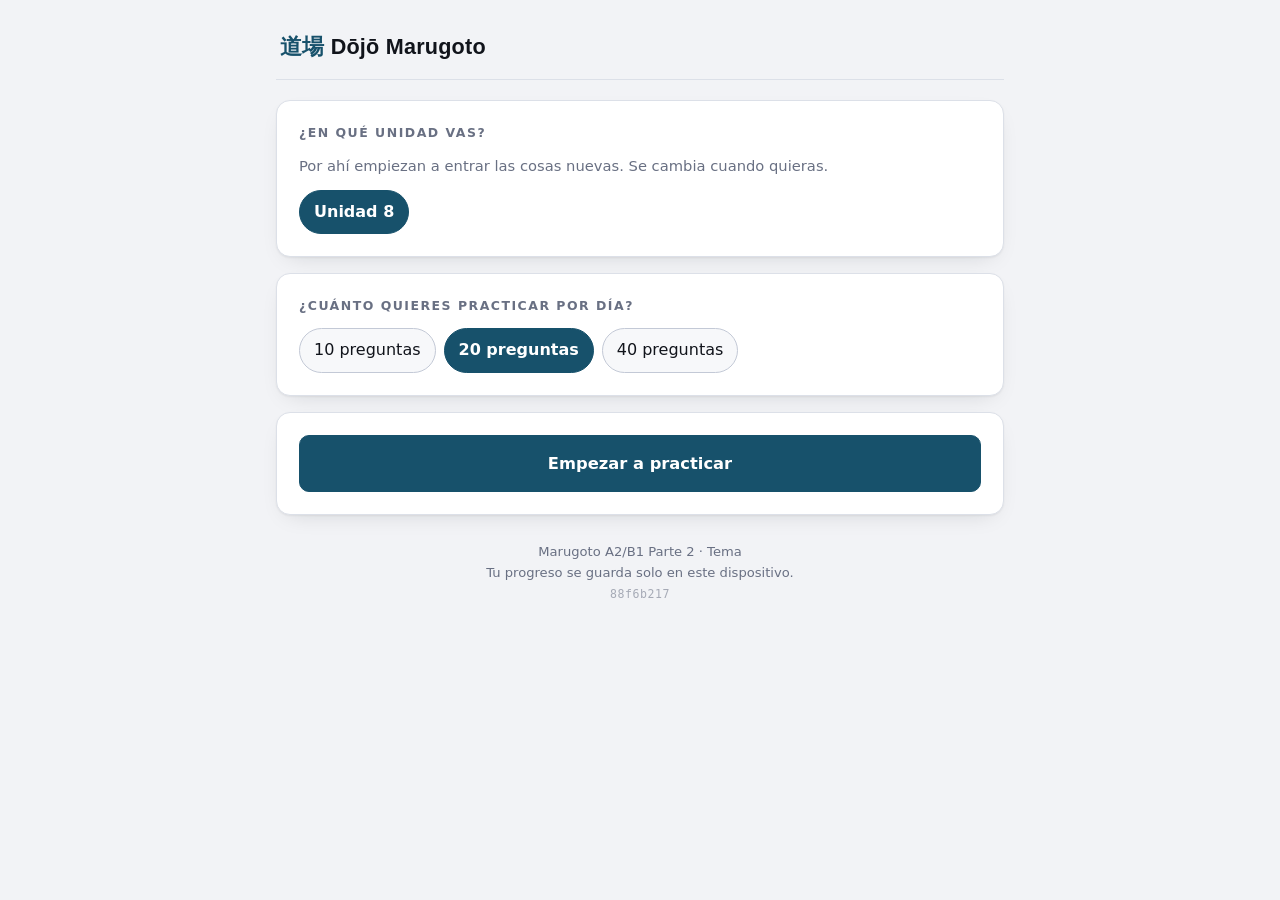
==== docs/index.html @ de4a390c "Fuera el modo "frase completa desde espanol", y el libro real ya se puede leer Dos cosas, y la segun" ====
<!DOCTYPE html>
<html lang="es">
<head>
<meta charset="utf-8">
<meta name="viewport" content="width=device-width, initial-scale=1, viewport-fit=cover">
<meta name="theme-color" content="#17516B">
<meta name="apple-mobile-web-app-capable" content="yes">
<meta name="mobile-web-app-capable" content="yes">
<meta name="dojo-build" content="88f6b217">
<title>Dōjō Marugoto</title>
<link rel="manifest" href="./manifest.webmanifest">
<link rel="apple-touch-icon" href="./icons/icono-192.png">
<link rel="stylesheet" href="./app.css">
</head>
<body>

<div class="wrap">
  <header class="top">
    <div class="brand"><span class="kicker">道場</span> Dōjō Marugoto</div>
    <div class="spacer"></div>
    <div class="temaLabel" id="temaLabel"></div>
  </header>

  <!-- ══════════ PRIMER USO ══════════ -->
  <section id="scPrimero" class="hide">
    <div class="card">
      <h2 class="sec">¿En qué unidad vas?</h2>
      <p class="sub" style="margin-bottom:12px">Por ahí empiezan a entrar las cosas nuevas. Se cambia cuando quieras.</p>
      <div class="chipsrow" id="p1Unidad"></div>
    </div>
    <div class="card">
      <h2 class="sec">¿Cuánto quieres practicar por día?</h2>
      <div class="chipsrow" id="p1Largo"></div>
    </div>
    <div class="card">
      <button class="primary big" id="btnPrimero">Empezar a practicar</button>
    </div>
  </section>

  <!-- ══════════ INICIO ══════════ -->
  <section id="scHome" class="hide">
    <div class="card">
      <button class="primary big" id="btnStart">Practicar hoy</button>
      <p class="sub" id="hoyLinea" style="text-align:center; margin-top:10px"></p>
      <p class="sub hide" id="hoyAviso" style="margin-top:10px"></p>
      <div class="acts wrap" style="margin-top:14px">
        <button class="ghost" id="btnMenu">Elegir qué practicar</button>
        <button class="ghost" id="btnMateria">Ver la materia</button>
        <button class="primary hide" id="btnCargar">Cargar contenido</button>
      </div>
      <input type="file" id="fileContenido" accept=".json,application/json" class="hide">
    </div>

    <div class="card" id="histCard">
      <h2 class="sec">Lo que llevas</h2>
      <div id="histBody"></div>
      <div id="histUnidades"></div>
      <div class="acts wrap" style="margin-top:14px">
        <button class="ghost" id="btnExport">Exportar progreso</button>
        <button class="ghost" id="btnImport">Importar de archivo</button>
        <button class="ghost" id="btnPaste">Pegar progreso</button>
        <button class="ghost hide" id="btnUndo">Deshacer la importación</button>
        <button class="ghost" id="btnReset">Borrar mi progreso</button>
      </div>
      <input type="file" id="fileImport" accept=".json,application/json" class="hide">
    </div>

    <p class="foot" style="text-align:left">
      Puedes escribir en kana o en rōmaji: <b>tobanai</b> y <b>とばない</b> valen lo mismo.
      <kbd>Enter</kbd> comprueba y vuelve a avanzar.
    </p>
  </section>

  <!-- ══════════ MENÚ ══════════ -->
  <section id="scMenu" class="hide">
    <div class="card">
      <h2 class="sec">Qué quieres practicar</h2>
      <div class="opts" id="modeList"></div>
    </div>

    <div class="card">
      <h2 class="sec">De qué unidades</h2>
      <div class="chipsrow" id="unidadRow"></div>
    </div>

    <div class="grid2">
      <div class="card">
        <h2 class="sec">De qué clase</h2>
        <div class="chipsrow" id="claseRow"></div>
      </div>
      <div class="card">
        <h2 class="sec">Cuántas preguntas</h2>
        <div class="chipsrow" id="largoRow"></div>
      </div>
    </div>

    <div class="grid2">
      <div class="card">
        <h2 class="sec">Nuevos por sesión</h2>
        <div class="chipsrow" id="nuevosRow"></div>
      </div>
      <div class="card">
        <h2 class="sec">Unidad en curso</h2>
        <div class="chipsrow" id="cursoRow"></div>
      </div>
    </div>

    <div class="card">
      <h2 class="sec">Material nuevo</h2>
      <p class="sub" style="margin-bottom:12px">Si te lo muestro antes de preguntarlo, lo vas a reconocer en vez de recordarlo. Lo tienes siempre en «Ver la materia».</p>
      <div class="chipsrow" id="presRow"></div>
    </div>

    <div class="card">
      <button class="primary big" id="btnStartManual">Practicar con esta selección</button>
      <div class="acts" style="margin-top:12px">
        <button class="ghost" id="btnVolver">Volver al inicio</button>
      </div>
    </div>
  </section>

  <!-- ══════════ MATERIA ══════════ -->
  <section id="scMateria" class="hide">
    <div class="card">
      <h2 class="sec">La materia de cada unidad</h2>
      <div class="chipsrow" id="matUnidades"></div>
    </div>
    <div id="matCuerpo"></div>
    <div class="card">
      <div class="acts">
        <button class="ghost" id="btnMatVolver">Volver al inicio</button>
      </div>
    </div>
  </section>

  <!-- ══════════ PRÁCTICA ══════════ -->
  <section id="scPlay" class="hide">
    <div class="rail"><i id="rail"></i></div>
    <div class="meta"><span id="mCount"></span><span id="mScore"></span></div>

    <div class="card">
      <span class="tag" id="qTag"></span>
      <span class="tag gold hide" id="qTag2"></span>
      <div id="qBody"></div>
      <div class="fb" id="fb"></div>
      <div class="acts" id="qActs"></div>
    </div>

    <div class="acts" style="margin-top:16px">
      <button class="ghost" id="btnQuit">Terminar sesión</button>
    </div>
  </section>

  <!-- ══════════ RESUMEN ══════════ -->
  <section id="scEnd" class="hide">
    <div class="card">
      <h2 class="sec">Sesión terminada</h2>
      <div class="score" id="endScore"></div>
      <p class="sub" id="endLine"></p>
      <p class="sub" id="endPend" style="margin-top:10px"></p>
      <div class="acts" style="margin-top:18px">
        <button class="primary hide" id="btnMas">Seguir 10 más</button>
        <button class="ghost" id="btnHome">Volver al inicio</button>
      </div>
    </div>
    <div class="card" id="endMissCard">
      <h2 class="sec">Para repasar</h2>
      <div class="tblwrap"><table class="rev" id="endMiss"></table></div>
    </div>
  </section>

  <p class="foot">
    Marugoto A2/B1 Parte 2 · Tema <span id="footTema"></span><br>
    Tu progreso se guarda solo en este dispositivo.<br>
    <span class="sello">88f6b217</span>
  </p>
</div>

<div class="dlg hide" id="dlg"></div>

<script src="./contenido.js"></script>
<script src="./app.js"></script>
</body>
</html>
---- docs/app.css ----
:root{
  --ground:#F2F3F6; --surface:#FFFFFF; --surface-2:#F7F8FA;
  --line:#DCE0E8; --line-strong:#C3C9D6;
  --ink:#11141B; --ink-2:#39404F; --muted:#697083;
  --ai:#17516B; --ai-lit:#2A82AC; --ai-wash:#E4EEF4;
  --ok:#2F6B4F; --ok-wash:#E1EFE7;
  --no:#9C3A2B; --no-wash:#F7E6E2;
  --gold:#8A6516; --gold-wash:#F6EEDA;
  --r:14px; --shadow:0 1px 2px rgba(17,20,27,.05), 0 8px 24px -12px rgba(17,20,27,.18);
  /* Fuentes del sistema: Android trae Noto Sans CJK y iOS trae Hiragino, que
     son mejores para leer japonés en pantalla que cualquier subconjunto que
     quepa en el archivo único. Se pierde el Mincho de los títulos (plano 6.6). */
  --jp:"Hiragino Sans", "Noto Sans CJK JP", "Noto Sans JP", "Yu Gothic", Meiryo, sans-serif;
  --ui:system-ui, -apple-system, "Segoe UI", Roboto, sans-serif;
}
@media (prefers-color-scheme: dark){
  :root:not([data-theme="light"]){
    --ground:#0C0F14; --surface:#151A21; --surface-2:#1B212A;
    --line:#272E3A; --line-strong:#3A4351;
    --ink:#E9ECF2; --ink-2:#C2C8D4; --muted:#8E97A8;
    --ai:#63B3D4; --ai-lit:#8ACBE6; --ai-wash:#12303E;
    --ok:#74C295; --ok-wash:#16301F;
    --no:#E4796A; --no-wash:#3A1D18;
    --gold:#DCB761; --gold-wash:#2F2716;
    --shadow:0 1px 2px rgba(0,0,0,.4), 0 10px 28px -14px rgba(0,0,0,.7);
  }
}
:root[data-theme="dark"]{
  --ground:#0C0F14; --surface:#151A21; --surface-2:#1B212A;
  --line:#272E3A; --line-strong:#3A4351;
  --ink:#E9ECF2; --ink-2:#C2C8D4; --muted:#8E97A8;
  --ai:#63B3D4; --ai-lit:#8ACBE6; --ai-wash:#12303E;
  --ok:#74C295; --ok-wash:#16301F;
  --no:#E4796A; --no-wash:#3A1D18;
  --gold:#DCB761; --gold-wash:#2F2716;
  --shadow:0 1px 2px rgba(0,0,0,.4), 0 10px 28px -14px rgba(0,0,0,.7);
}

*{box-sizing:border-box}
body{
  margin:0; background:var(--ground); color:var(--ink);
  font-family:var(--ui); font-size:16px; line-height:1.55;
  -webkit-font-smoothing:antialiased;
  padding:0 0 env(safe-area-inset-bottom);
}
.wrap{max-width:760px; margin:0 auto; padding:16px 16px 40px}

/* ---- cabecera ---- */
header.top{
  display:flex; align-items:baseline; gap:12px; flex-wrap:wrap;
  padding:14px 4px 16px; border-bottom:1px solid var(--line); margin-bottom:20px;
}
.brand{font-family:var(--jp); font-weight:900; font-size:1.35rem; letter-spacing:.01em}
.brand .kicker{color:var(--ai); }
.temaLabel{color:var(--muted); font-size:.82rem; letter-spacing:.04em; text-transform:uppercase}
.spacer{flex:1}

/* ---- botones ---- */
button{font:inherit; cursor:pointer; border-radius:10px; border:1px solid var(--line-strong);
  background:var(--surface); color:var(--ink); padding:11px 16px; transition:.12s}
button:hover{border-color:var(--ai); color:var(--ai)}
button:focus-visible{outline:2px solid var(--ai-lit); outline-offset:2px}
button.primary{background:var(--ai); border-color:var(--ai); color:#fff; font-weight:700}
button.primary:hover{background:var(--ai-lit); border-color:var(--ai-lit); color:#fff}
button.ghost{background:transparent; border-color:var(--line)}
button.big{width:100%; padding:15px; font-size:1.02rem}
button[disabled]{opacity:.45; cursor:default}

/* ---- tarjetas ---- */
.card{background:var(--surface); border:1px solid var(--line); border-radius:var(--r);
  box-shadow:var(--shadow); padding:22px}
.card + .card{margin-top:16px}

/* ---- inicio ---- */
h2.sec{font-size:.78rem; letter-spacing:.12em; text-transform:uppercase; color:var(--muted);
  margin:0 0 12px; font-weight:700}
.opts{display:grid; gap:10px}
.opt{display:flex; gap:12px; align-items:flex-start; padding:12px 14px; border:1px solid var(--line);
  border-radius:10px; background:var(--surface-2); cursor:pointer; transition:.12s}
.opt:hover{border-color:var(--ai)}
.opt input{margin-top:4px; accent-color:var(--ai); width:18px; height:18px; flex:none}
.opt.on{border-color:var(--ai); background:var(--ai-wash)}
.opt b{display:block; font-weight:700}
.opt small{color:var(--muted); font-size:.86rem; line-height:1.4}
.chipsrow{display:flex; gap:8px; flex-wrap:wrap}
.chipbtn{padding:9px 14px; border-radius:999px; border:1px solid var(--line-strong); background:var(--surface-2)}
.chipbtn.on{background:var(--ai); border-color:var(--ai); color:#fff; font-weight:700}
.grid2{display:grid; grid-template-columns:1fr 1fr; gap:16px}
@media(max-width:560px){ .grid2{grid-template-columns:1fr} }

/* ---- práctica ---- */
.rail{height:5px; background:var(--line); border-radius:99px; overflow:hidden; margin-bottom:6px}
.rail i{display:block; height:100%; background:var(--ai); transition:width .25s}
.meta{display:flex; justify-content:space-between; color:var(--muted); font-size:.8rem;
  font-variant-numeric:tabular-nums; margin-bottom:16px}
.tag{display:inline-block; font-size:.72rem; letter-spacing:.09em; text-transform:uppercase;
  font-weight:700; padding:4px 9px; border-radius:6px; background:var(--ai-wash); color:var(--ai)}
.tag.gold{background:var(--gold-wash); color:var(--gold)}
.prompt{font-family:var(--jp); font-size:2.1rem; line-height:1.35; margin:16px 0 6px; text-wrap:balance}
.prompt.es{font-family:var(--ui); font-size:1.32rem; font-weight:500; line-height:1.4}
.sub{color:var(--muted); font-size:.92rem; margin:2px 0 0}
.ask{margin:18px 0 4px; font-size:.95rem; color:var(--ink-2)}
.ask b{color:var(--ai)}
input[type=text]{
  width:100%; font-family:var(--jp); font-size:1.5rem; padding:13px 14px;
  border:2px solid var(--line-strong); border-radius:10px; background:var(--surface-2); color:var(--ink);
}
input[type=text]:focus{outline:none; border-color:var(--ai); background:var(--surface)}
.gapline{font-family:var(--jp); font-size:1.34rem; line-height:2.1}
.gapline input{display:inline-block; width:auto; min-width:9ch; font-size:1.2rem; padding:5px 9px; vertical-align:middle}
.acts{display:flex; gap:10px; margin-top:14px}
.acts button{flex:1}
.acts button.thin{flex:0 0 auto}

/* ---- feedback ---- */
.fb{margin-top:16px; border-radius:10px; padding:14px 16px; border:1px solid transparent; display:none}
.fb.show{display:block}
.fb.ok{background:var(--ok-wash); border-color:var(--ok); color:var(--ok)}
.fb.casi{background:var(--gold-wash); border-color:var(--gold); color:var(--gold)}
.fb.no{background:var(--no-wash); border-color:var(--no); color:var(--no)}
.fb .head{font-weight:700; font-size:.86rem; letter-spacing:.06em; text-transform:uppercase}
.fb .model{font-family:var(--jp); font-size:1.5rem; color:var(--ink); margin-top:8px; line-height:1.4}
.fb .why{color:var(--ink-2); font-size:.92rem; margin-top:8px}
.fb .why b{color:var(--ink)}

/* ---- opciones múltiples ---- */
.mc{display:grid; gap:9px; margin-top:14px}
.mc button{text-align:left; padding:13px 15px; font-size:1.02rem}
.mc button.pick-ok{border-color:var(--ok); background:var(--ok-wash); color:var(--ok); font-weight:700}
.mc button.pick-no{border-color:var(--no); background:var(--no-wash); color:var(--no)}

/* ---- armar ---- */
.slot{min-height:62px; border:2px dashed var(--line-strong); border-radius:10px; padding:10px;
  display:flex; gap:8px; flex-wrap:wrap; align-content:flex-start; background:var(--surface-2)}
.pool{display:flex; gap:8px; flex-wrap:wrap; margin-top:14px}
.piece{font-family:var(--jp); font-size:1.16rem; padding:8px 13px; border-radius:9px;
  border:1px solid var(--line-strong); background:var(--surface)}
.piece:hover{border-color:var(--ai)}

/* ---- resumen ---- */
.score{font-size:3.2rem; font-weight:700; font-variant-numeric:tabular-nums; line-height:1}
.score small{font-size:1rem; color:var(--muted); font-weight:400}
table.rev{width:100%; border-collapse:collapse; margin-top:6px; font-size:.94rem}
table.rev th{text-align:left; font-size:.72rem; letter-spacing:.09em; text-transform:uppercase;
  color:var(--muted); border-bottom:1px solid var(--line); padding:8px 6px}
table.rev td{border-bottom:1px solid var(--line); padding:9px 6px; vertical-align:top}
table.rev td.jp{font-family:var(--jp); font-size:1.1rem}
.tblwrap{overflow-x:auto}
.hide{display:none}
.foot{color:var(--muted); font-size:.82rem; text-align:center; margin-top:26px; line-height:1.6}
kbd{font-family:ui-monospace,monospace; font-size:.8em; border:1px solid var(--line-strong);
  border-bottom-width:2px; border-radius:5px; padding:1px 6px; background:var(--surface-2)}
@media (prefers-reduced-motion: reduce){ *{transition:none!important} }

/* ---- sello de version del build ---- */
.foot .sello{font-family:ui-monospace,monospace; font-size:.72rem; opacity:.55; letter-spacing:.05em}

/* ---- acciones de progreso que envuelven en pantalla angosta ---- */
.acts.wrap{flex-wrap:wrap}
.acts.wrap button{flex:1 1 auto; min-width:45%}

/* ---- dialogos propios (reemplazan alert y confirm) ---- */
.dlg{position:fixed; inset:0; z-index:50; display:flex; align-items:center; justify-content:center;
  background:rgba(17,20,27,.55); padding:20px; backdrop-filter:blur(2px)}
/* `.hide` se declara más arriba y tiene la misma especificidad que `.dlg`, así
   que sin esta regla gana la última y el velo del diálogo queda siempre
   encima de la app. Cualquier regla nueva que fije `display` sobre una clase
   que también use `hide` necesita su pareja igual que esta. */
.dlg.hide{display:none}
.dlgcaja{background:var(--surface); border:1px solid var(--line); border-radius:var(--r);
  box-shadow:var(--shadow); padding:22px; width:100%; max-width:460px; max-height:86vh; overflow:auto}
.dlgcaja h2.sec{margin-bottom:8px}
.dlgcaja .acts{margin-top:18px; flex-wrap:wrap}
.dlgcaja .acts button{flex:1 1 auto; min-width:40%}
.dlgcaja textarea{width:100%; height:34vh; margin-top:12px; resize:vertical;
  font-family:ui-monospace,monospace; font-size:.78rem; line-height:1.5;
  border:2px solid var(--line-strong); border-radius:10px; padding:10px;
  background:var(--surface-2); color:var(--ink)}
.dlgcaja textarea:focus{outline:none; border-color:var(--ai); background:var(--surface)}

/* ---- barra de avance por unidad ---- */
.ubar{margin-top:12px}
.ubar-t{display:flex; justify-content:space-between; gap:10px; color:var(--muted);
  font-size:.82rem; margin-bottom:5px; font-variant-numeric:tabular-nums}
.ubar .rail{position:relative; margin-bottom:0}
.ubar .rail i{background:var(--ai-lit)}
.ubar .rail u{position:absolute; left:0; top:0; height:100%; display:block;
  background:var(--ok); border-radius:99px}
.piece[data-id]{cursor:pointer; font-family:var(--ui); font-size:.9rem}

/* ---- material de estudio ---- */
.mat{display:grid; gap:10px}
.mat button{display:block; width:100%; text-align:left; padding:13px 15px}
.mat .m-t{display:flex; gap:10px; align-items:baseline; justify-content:space-between}
.mat .m-jp{font-family:var(--jp); font-size:1.18rem; font-weight:700; color:var(--ink)}
.mat .m-n{color:var(--muted); font-size:.76rem; font-variant-numeric:tabular-nums; flex:none}
.mat .m-u{display:block; color:var(--ink-2); font-size:.9rem; line-height:1.45; margin-top:5px}
.mat button:hover .m-jp{color:var(--ai)}
.matlista{display:grid; grid-template-columns:1fr 1fr; gap:4px 14px}
@media(max-width:560px){ .matlista{grid-template-columns:1fr} }
.matlista div{display:flex; gap:8px; justify-content:space-between; padding:6px 0;
  border-bottom:1px solid var(--line); font-size:.92rem}
.matlista .w-jp{font-family:var(--jp); font-size:1.05rem}
.matlista .w-es{color:var(--muted); text-align:right}
.matlista .visto{color:var(--ok)}
.ficha .f-uso{color:var(--ink-2); font-size:.98rem; line-height:1.5; margin:0 0 14px}
.ficha .f-ej{font-family:var(--jp); font-size:1.24rem; line-height:1.5; color:var(--ink);
  background:var(--surface-2); border:1px solid var(--line); border-radius:10px; padding:12px 14px}
.ficha .f-ej + .f-ej{margin-top:8px}
.ficha .f-ej small{display:block; font-family:var(--ui); font-size:.84rem; color:var(--muted); margin-top:5px}
.ficha table{width:100%; border-collapse:collapse; margin-top:6px; font-size:.92rem}
.ficha th{text-align:left; font-size:.7rem; letter-spacing:.09em; text-transform:uppercase;
  color:var(--muted); border-bottom:1px solid var(--line); padding:7px 6px}
.ficha td{border-bottom:1px solid var(--line); padding:9px 6px; vertical-align:top}
.ficha td.jp{font-family:var(--jp); font-size:1.12rem; white-space:nowrap}
.ficha .f-nota{color:var(--muted); font-size:.86rem; margin-top:12px; line-height:1.5}
.ficha .tblwrap{margin-top:6px}
.ficha td.jp small{white-space:normal}
@media(max-width:420px){ .ficha table{font-size:.86rem} .ficha td.jp{font-size:1.02rem} }
.ficha .f-formula{font-family:var(--jp); font-size:1.08rem; line-height:1.65; color:var(--ink);
  background:var(--ai-wash); border:1px solid var(--ai); border-radius:10px; padding:12px 14px}
.mat .m-lec{display:block; color:var(--ai); font-size:.84rem; margin-top:3px}
.matlista .w-jp small{font-family:var(--jp); color:var(--muted); font-size:.82rem; font-weight:400}
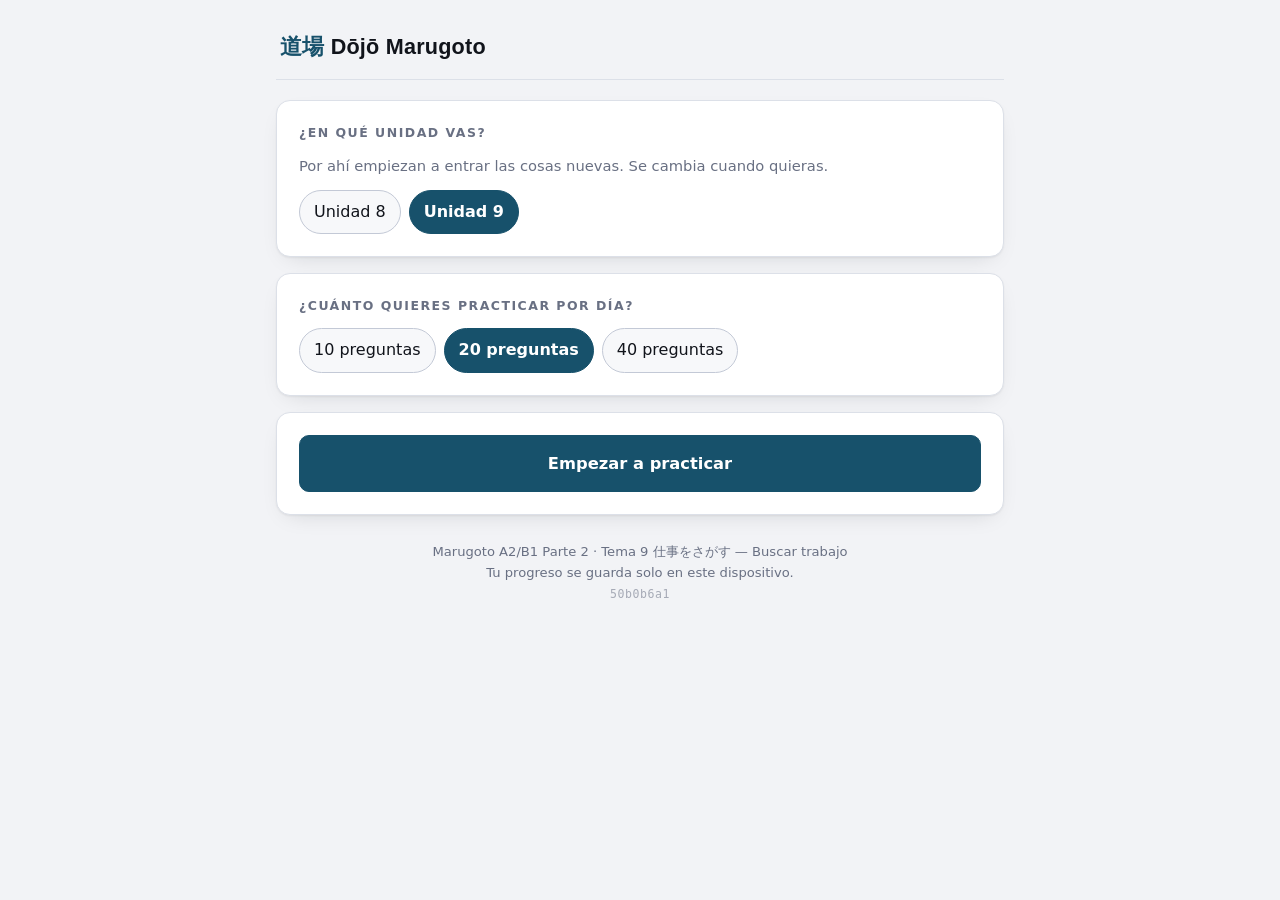
==== commit 4a4bff3c: "Aceptadas las advertencias de las unidades 8 y 9, y docs/ al sello 50b0b6a1 Patricio acepta las 23 d" ====
--- a/docs/index.html
+++ b/docs/index.html
@@ -6,7 +6,7 @@
 <meta name="theme-color" content="#17516B">
 <meta name="apple-mobile-web-app-capable" content="yes">
 <meta name="mobile-web-app-capable" content="yes">
-<meta name="dojo-build" content="88f6b217">
+<meta name="dojo-build" content="50b0b6a1">
 <title>Dōjō Marugoto</title>
 <link rel="manifest" href="./manifest.webmanifest">
 <link rel="apple-touch-icon" href="./icons/icono-192.png">
@@ -170,9 +170,9 @@
   </section>
 
   <p class="foot">
-    Marugoto A2/B1 Parte 2 · Tema <span id="footTema"></span><br>
+    Marugoto A2/B1 Parte 2<span id="footTema"></span><br>
     Tu progreso se guarda solo en este dispositivo.<br>
-    <span class="sello">88f6b217</span>
+    <span class="sello">50b0b6a1</span>
   </p>
 </div>
 
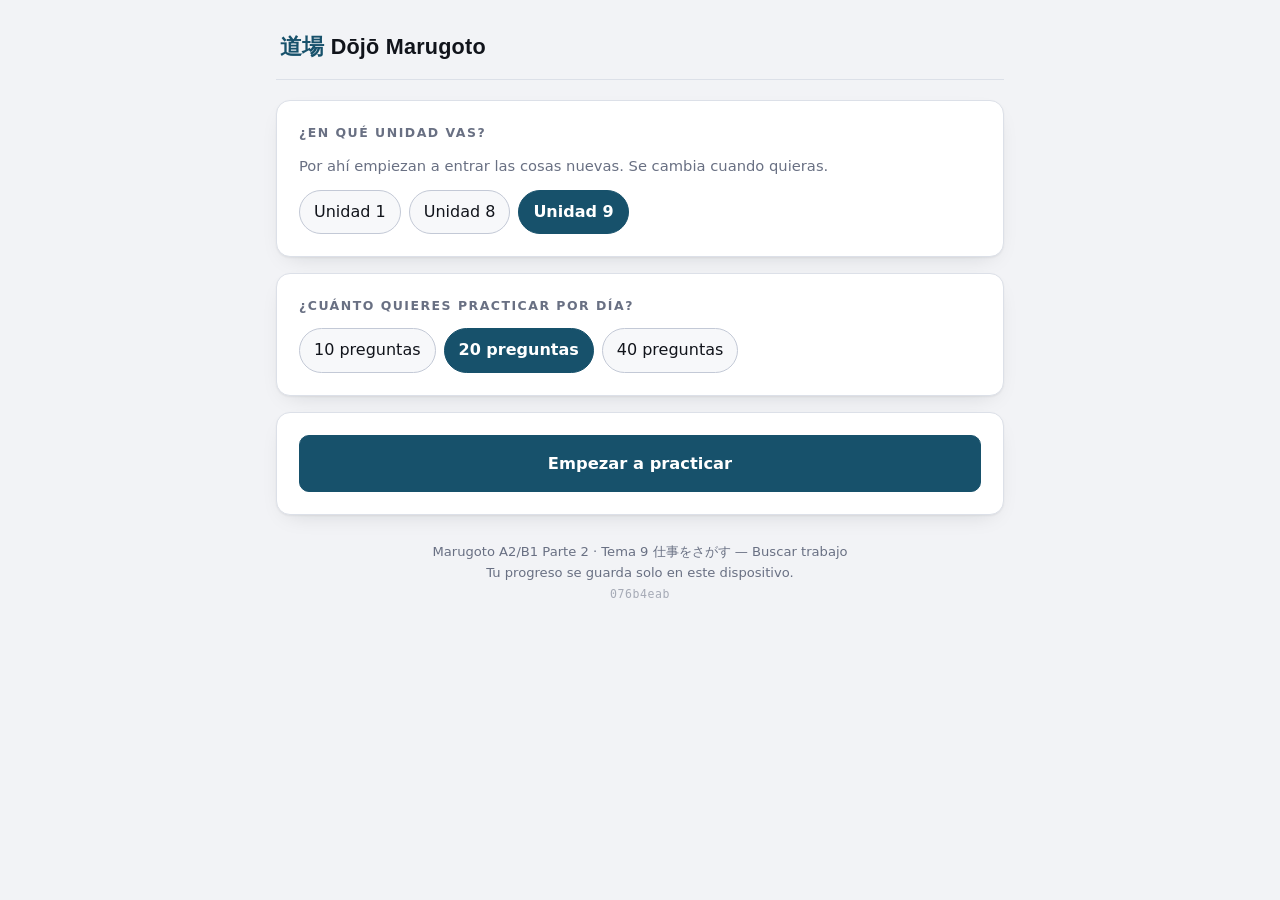
==== commit 6ae62de3: "M6: la unidad 1, y el alias de una sola unidad fuera del motor Topic 1 del libro, p24-33, leido pagi" ====
--- a/docs/index.html
+++ b/docs/index.html
@@ -6,7 +6,7 @@
 <meta name="theme-color" content="#17516B">
 <meta name="apple-mobile-web-app-capable" content="yes">
 <meta name="mobile-web-app-capable" content="yes">
-<meta name="dojo-build" content="50b0b6a1">
+<meta name="dojo-build" content="076b4eab">
 <title>Dōjō Marugoto</title>
 <link rel="manifest" href="./manifest.webmanifest">
 <link rel="apple-touch-icon" href="./icons/icono-192.png">
@@ -172,7 +172,7 @@
   <p class="foot">
     Marugoto A2/B1 Parte 2<span id="footTema"></span><br>
     Tu progreso se guarda solo en este dispositivo.<br>
-    <span class="sello">50b0b6a1</span>
+    <span class="sello">076b4eab</span>
   </p>
 </div>
 
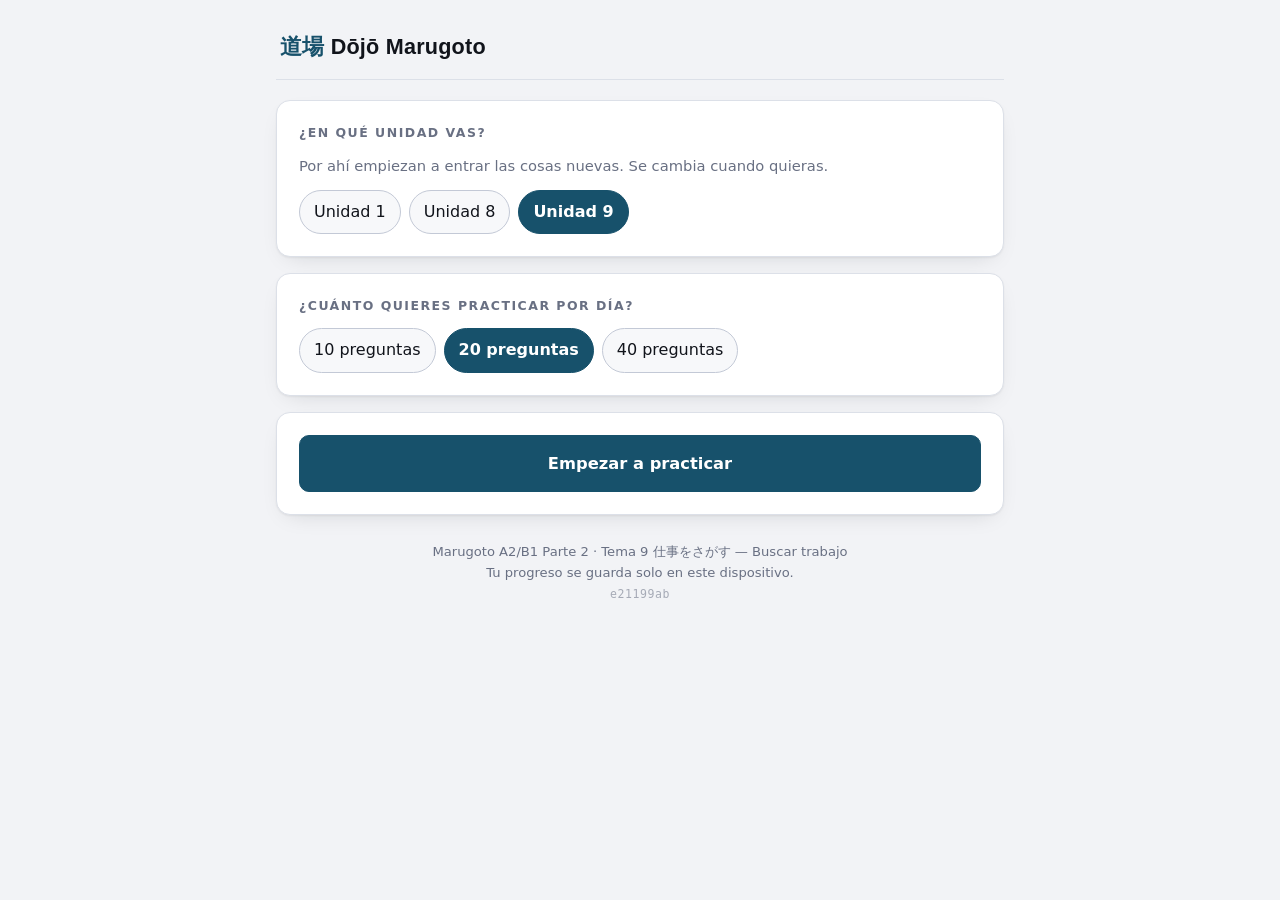
==== commit d82219b8: "Seis correcciones de la prueba en el celular La tecla "atras" de Android cerraba la app: ahora cada " ====
--- a/docs/index.html
+++ b/docs/index.html
@@ -6,7 +6,7 @@
 <meta name="theme-color" content="#17516B">
 <meta name="apple-mobile-web-app-capable" content="yes">
 <meta name="mobile-web-app-capable" content="yes">
-<meta name="dojo-build" content="076b4eab">
+<meta name="dojo-build" content="e21199ab">
 <title>Dōjō Marugoto</title>
 <link rel="manifest" href="./manifest.webmanifest">
 <link rel="apple-touch-icon" href="./icons/icono-192.png">
@@ -16,6 +16,7 @@
 
 <div class="wrap">
   <header class="top">
+    <button class="back hide" id="btnAtras" aria-label="Volver">←</button>
     <div class="brand"><span class="kicker">道場</span> Dōjō Marugoto</div>
     <div class="spacer"></div>
     <div class="temaLabel" id="temaLabel"></div>
@@ -46,6 +47,7 @@
       <div class="acts wrap" style="margin-top:14px">
         <button class="ghost" id="btnMenu">Elegir qué practicar</button>
         <button class="ghost" id="btnMateria">Ver la materia</button>
+        <button class="ghost" id="btnFormas">Formas de conjugación</button>
         <button class="primary hide" id="btnCargar">Cargar contenido</button>
       </div>
       <input type="file" id="fileContenido" accept=".json,application/json" class="hide">
@@ -133,6 +135,11 @@
     </div>
   </section>
 
+  <!-- ══════════ FORMAS DE CONJUGACIÓN ══════════ -->
+  <section id="scFormas" class="hide">
+    <div id="formasCuerpo"></div>
+  </section>
+
   <!-- ══════════ PRÁCTICA ══════════ -->
   <section id="scPlay" class="hide">
     <div class="rail"><i id="rail"></i></div>
@@ -172,7 +179,7 @@
   <p class="foot">
     Marugoto A2/B1 Parte 2<span id="footTema"></span><br>
     Tu progreso se guarda solo en este dispositivo.<br>
-    <span class="sello">076b4eab</span>
+    <span class="sello">e21199ab</span>
   </p>
 </div>
 
--- a/docs/app.css
+++ b/docs/app.css
@@ -54,6 +54,16 @@
 .brand .kicker{color:var(--ai); }
 .temaLabel{color:var(--muted); font-size:.82rem; letter-spacing:.04em; text-transform:uppercase}
 .spacer{flex:1}
+/* el ← de la cabecera: compacto y alineado con la marca, no con su linea base */
+button.back{align-self:center; padding:6px 13px; font-size:1.15rem; line-height:1; border-radius:10px}
+
+/* ---- secciones plegables de la materia ---- */
+details.plegable > summary{list-style:none; cursor:pointer; display:flex; align-items:center; justify-content:space-between; gap:12px}
+details.plegable > summary::-webkit-details-marker{display:none}
+details.plegable > summary .sec{margin:0}
+details.plegable > summary::after{content:'＋'; color:var(--muted); font-size:1.15rem; flex:none}
+details.plegable[open] > summary::after{content:'－'}
+details.plegable[open] > summary{margin-bottom:12px}
 
 /* ---- botones ---- */
 button{font:inherit; cursor:pointer; border-radius:10px; border:1px solid var(--line-strong);
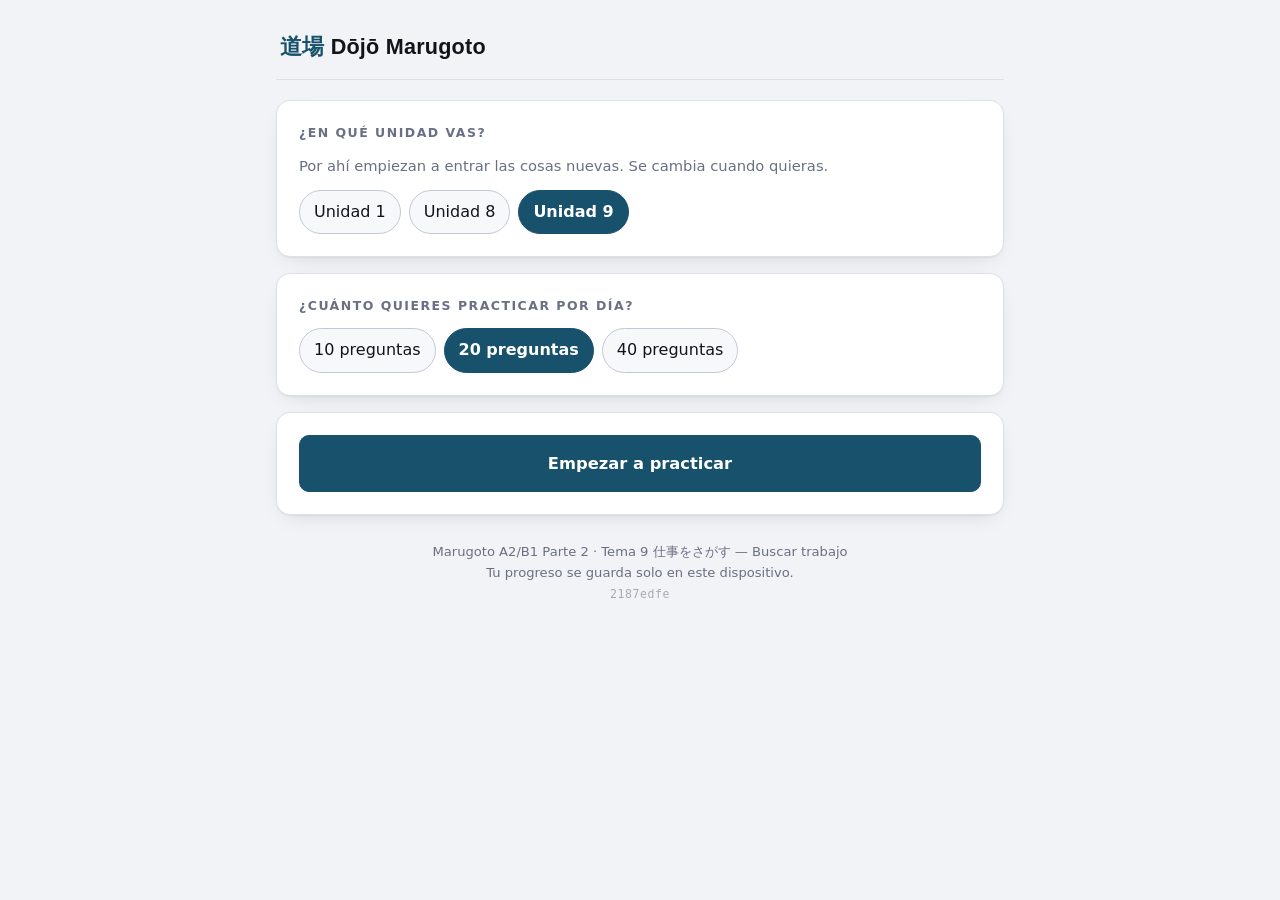
==== commit ad971013: "El HTML entra en el sello del build Un cambio solo en la plantilla no cambiaba el sello, asi que la " ====
--- a/docs/index.html
+++ b/docs/index.html
@@ -6,7 +6,7 @@
 <meta name="theme-color" content="#17516B">
 <meta name="apple-mobile-web-app-capable" content="yes">
 <meta name="mobile-web-app-capable" content="yes">
-<meta name="dojo-build" content="e21199ab">
+<meta name="dojo-build" content="2187edfe">
 <title>Dōjō Marugoto</title>
 <link rel="manifest" href="./manifest.webmanifest">
 <link rel="apple-touch-icon" href="./icons/icono-192.png">
@@ -82,12 +82,14 @@
 
     <div class="card">
       <h2 class="sec">De qué unidades</h2>
+      <p class="sub" style="margin-bottom:10px">Solo para esta sesión: las preguntas salen de las unidades que marques. "Practicar hoy" no lo mira; repasa siempre todo.</p>
       <div class="chipsrow" id="unidadRow"></div>
     </div>
 
     <div class="grid2">
       <div class="card">
         <h2 class="sec">De qué clase</h2>
+        <p class="sub" style="margin-bottom:10px">Cada unidad son dos mitades del libro: la de hablar y la de leer.</p>
         <div class="chipsrow" id="claseRow"></div>
       </div>
       <div class="card">
@@ -103,6 +105,7 @@
       </div>
       <div class="card">
         <h2 class="sec">Unidad en curso</h2>
+        <p class="sub" style="margin-bottom:10px">Por dónde va tu clase. No filtra: decide de qué unidad entran primero las cosas nuevas en "Practicar hoy".</p>
         <div class="chipsrow" id="cursoRow"></div>
       </div>
     </div>
@@ -179,7 +182,7 @@
   <p class="foot">
     Marugoto A2/B1 Parte 2<span id="footTema"></span><br>
     Tu progreso se guarda solo en este dispositivo.<br>
-    <span class="sello">e21199ab</span>
+    <span class="sello">2187edfe</span>
   </p>
 </div>
 
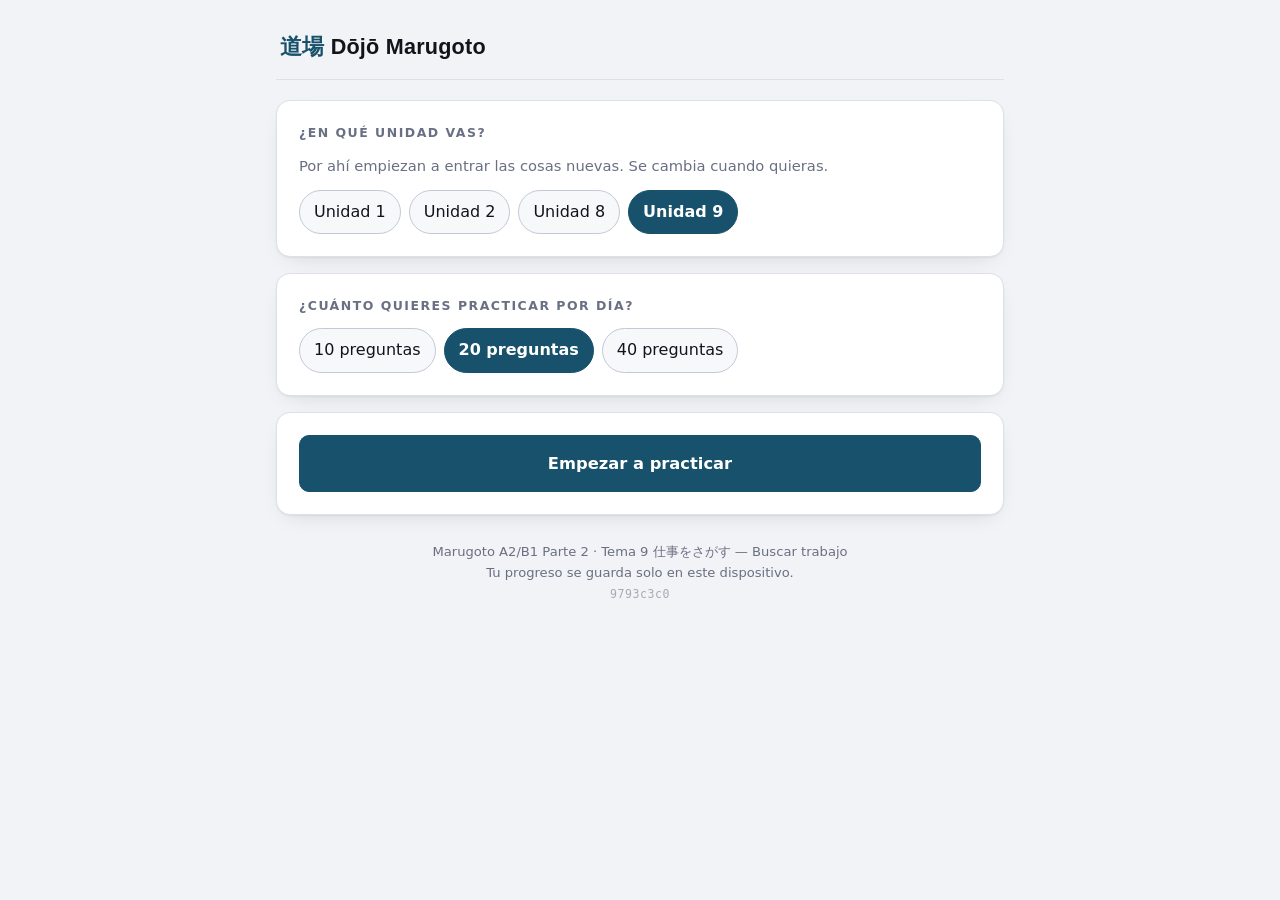
==== commit fdb5c712: "M7: la unidad 2, y una forma por verbo en toda la sesion Topic 2 del libro, p34-43. 21 patrones, 96 " ====
--- a/docs/index.html
+++ b/docs/index.html
@@ -6,7 +6,7 @@
 <meta name="theme-color" content="#17516B">
 <meta name="apple-mobile-web-app-capable" content="yes">
 <meta name="mobile-web-app-capable" content="yes">
-<meta name="dojo-build" content="2187edfe">
+<meta name="dojo-build" content="9793c3c0">
 <title>Dōjō Marugoto</title>
 <link rel="manifest" href="./manifest.webmanifest">
 <link rel="apple-touch-icon" href="./icons/icono-192.png">
@@ -182,7 +182,7 @@
   <p class="foot">
     Marugoto A2/B1 Parte 2<span id="footTema"></span><br>
     Tu progreso se guarda solo en este dispositivo.<br>
-    <span class="sello">2187edfe</span>
+    <span class="sello">9793c3c0</span>
   </p>
 </div>
 
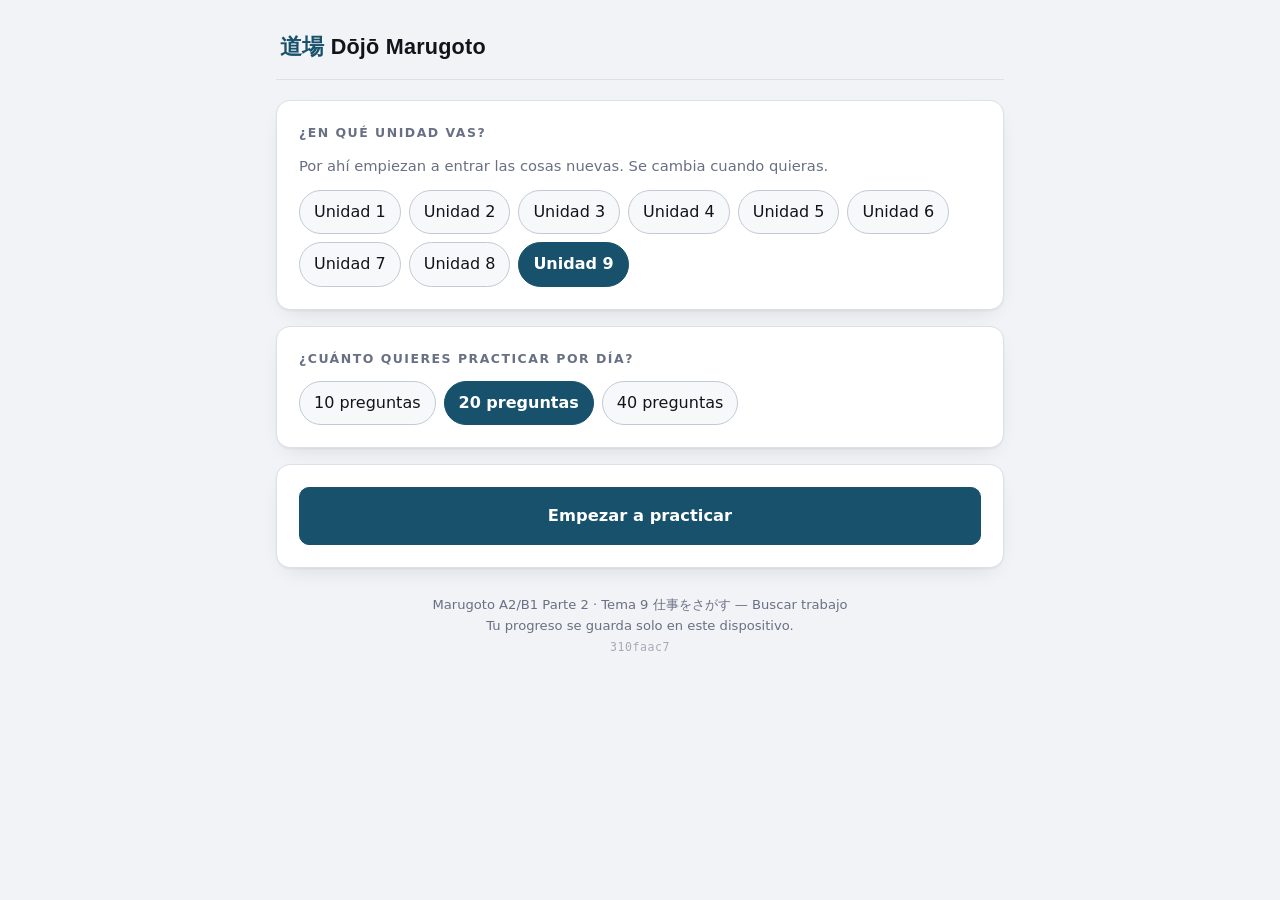
==== commit b5fa88bc: "M8 a M12: las unidades 3, 4, 5, 6 y 7. Las nueve del libro, escritas Cinco unidades en una tanda, le" ====
--- a/docs/index.html
+++ b/docs/index.html
@@ -6,7 +6,7 @@
 <meta name="theme-color" content="#17516B">
 <meta name="apple-mobile-web-app-capable" content="yes">
 <meta name="mobile-web-app-capable" content="yes">
-<meta name="dojo-build" content="9793c3c0">
+<meta name="dojo-build" content="310faac7">
 <title>Dōjō Marugoto</title>
 <link rel="manifest" href="./manifest.webmanifest">
 <link rel="apple-touch-icon" href="./icons/icono-192.png">
@@ -182,7 +182,7 @@
   <p class="foot">
     Marugoto A2/B1 Parte 2<span id="footTema"></span><br>
     Tu progreso se guarda solo en este dispositivo.<br>
-    <span class="sello">9793c3c0</span>
+    <span class="sello">310faac7</span>
   </p>
 </div>
 
